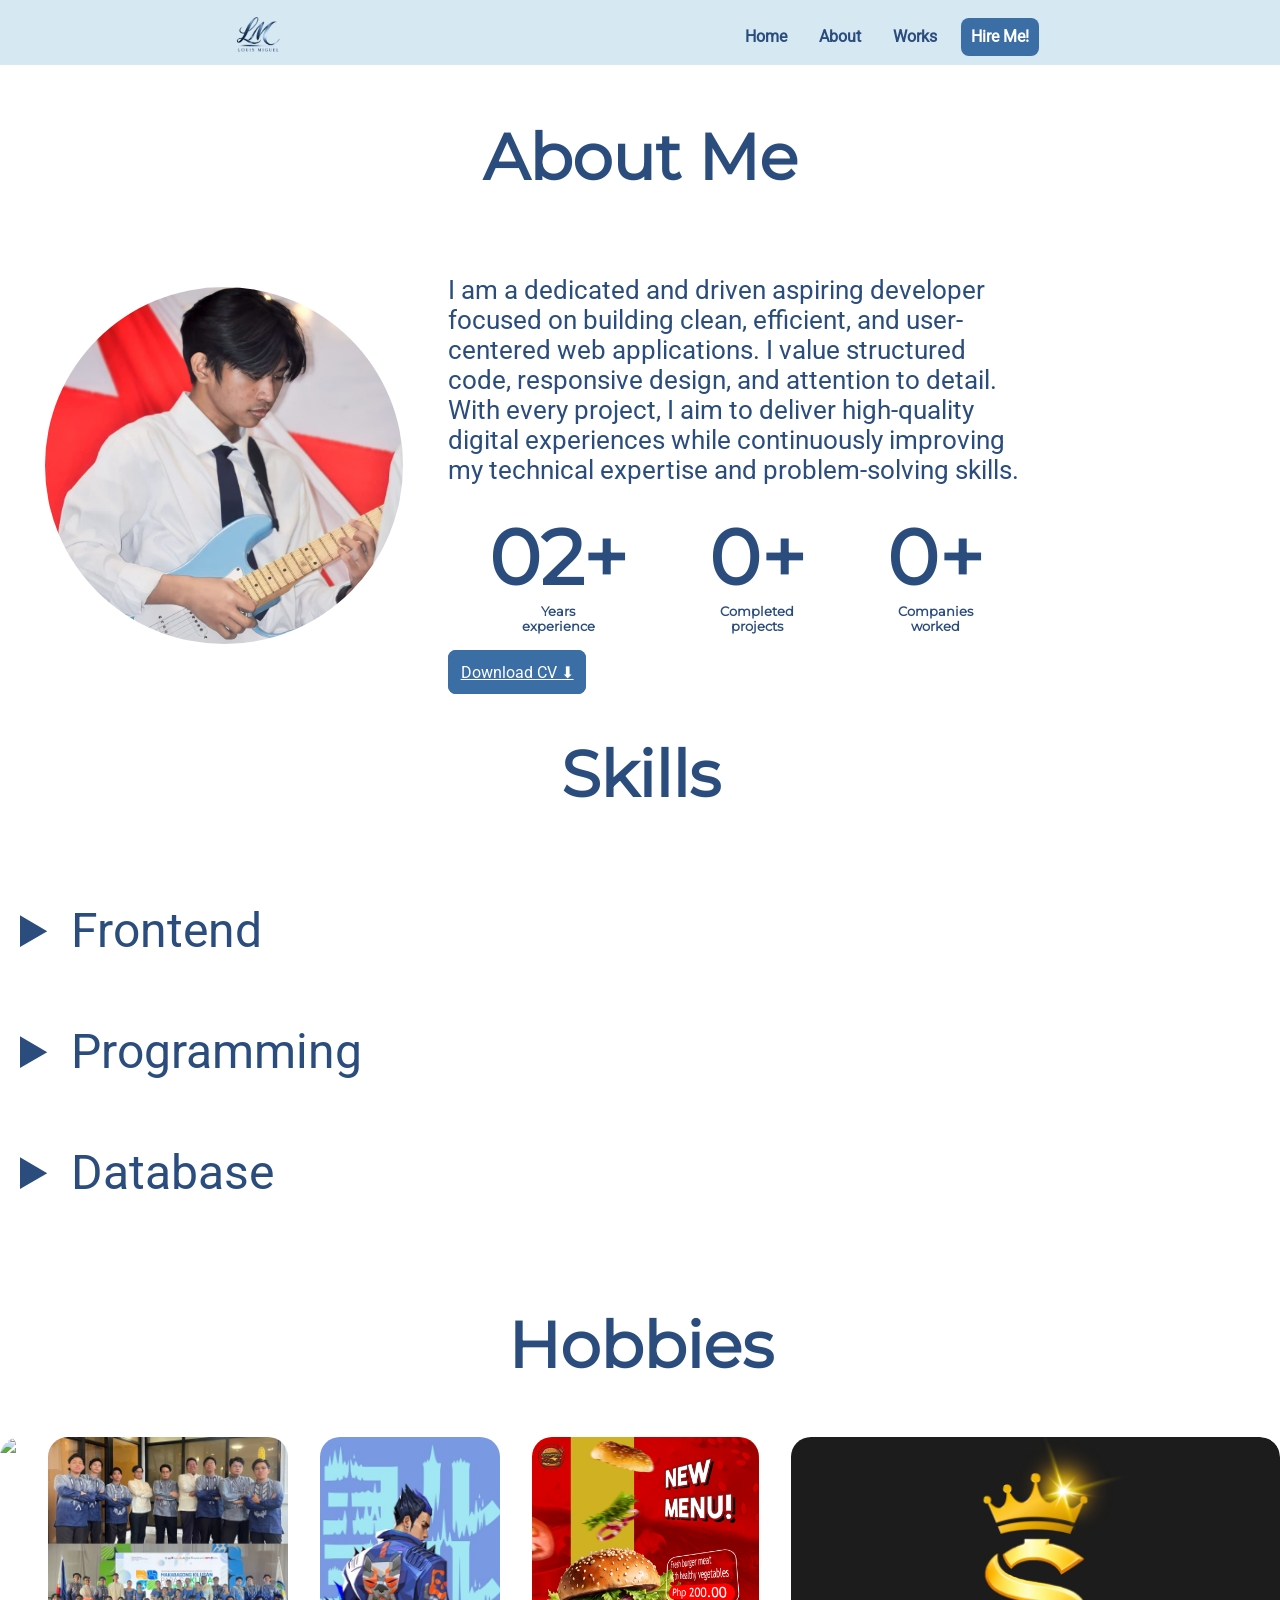
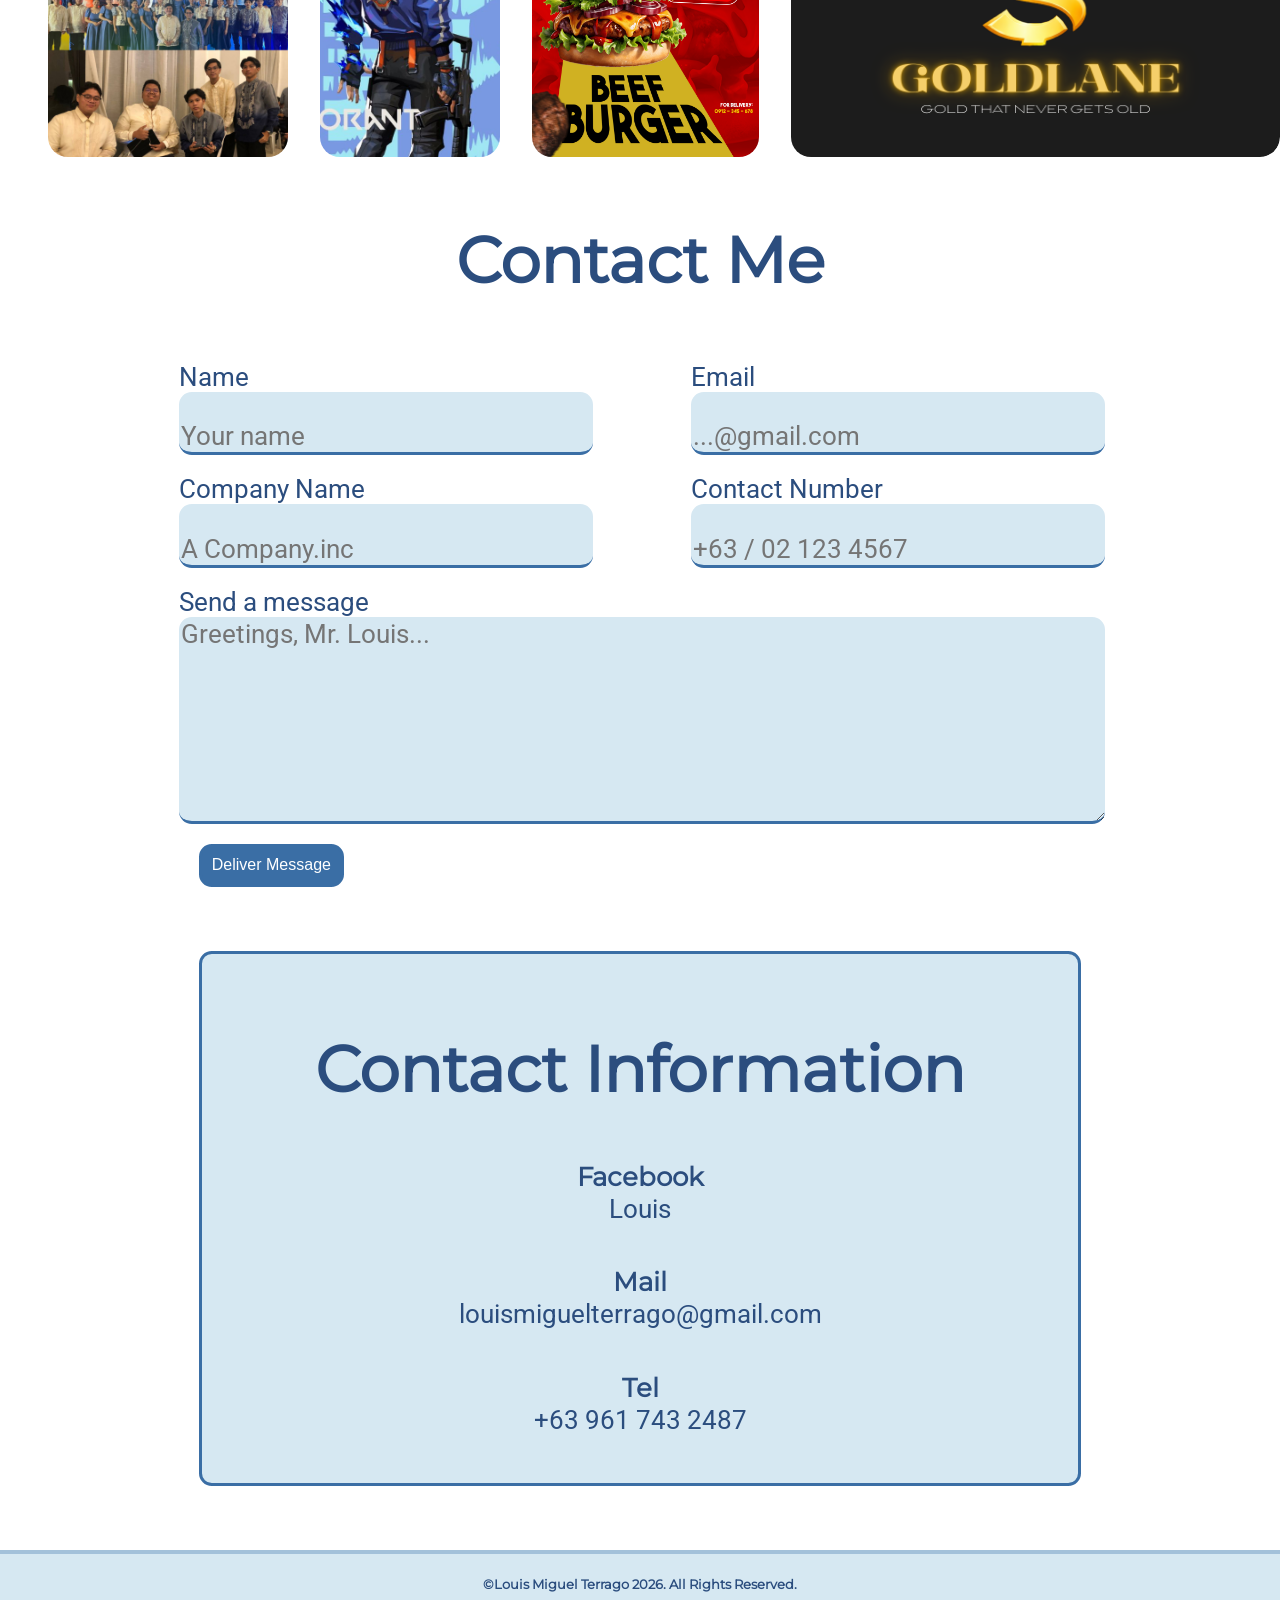
==== about.html @ 85d7e2ff "form now sends an email" ====
<!DOCTYPE html>
<html lang="en">
<head>
<meta charset="UTF-8">
<meta name="viewport" content="width=device-width, initial-scale=1.0">
<link href="css/style.css" rel ="stylesheet">
<link rel="icon" type="image/png" href="images/favicon.png">
<title>Louis Miguel Terrago</title>
</head>
<body>
    <header>
        <div class="logo">
            <img src="images/favicon.png" alt="Louis Miguel">
        </div>
        
        <input type="checkbox" id="burger">
        <label for="burger" class="burger"><img src="images/svg/menu-burger.svg"></label>
        
        <nav>
            <a href="index.html">Home</a>
            <a href="about.html">About</a>
            <a href="https://github.com/wheeze-cmd" target="_blank">Works</a>
            <a class="hireBtn" href="https://www.linkedin.com/in/louis-miguel-terrago-07b4b33a9/" target="_blank">Hire Me!</a>
        </nav>
    </header>
    <main>
    <section class="about">
        <section class="aboutme">
            <h2 >About Me</h2>
            <div class="about-container">
                <div class="left-about">
                    <img src="images/fbpic.jpg">
                </div>
                <div class="right-about">
                    <p>I am a dedicated and driven aspiring developer focused on building clean, efficient, and user-centered web applications. I value structured code, responsive design, and attention to detail. With every project, I aim to deliver high-quality digital experiences while continuously improving my technical expertise and problem-solving skills.</p>
                    <div class="experience">
                        <div class="exp-card">
                            <h1>02+</h1>
                            <h3>Years<br>experience</h3>
                        </div>
                        <div class="exp-card">
                            <h1>0+</h1>
                            <h3>Completed<br>projects</h3>
                        </div>
                        <div class="exp-card">
                            <h1>0+</h1>
                            <h3>Companies<br>worked</h3>
                        </div>
                    </div>
                    
                    <a href="images/Louis_CV.jpg" download target="_blank" class="download-btn">Download CV ⬇</a>
                    
                </div>
            </div>
        </section>
        <section class="skills">
            <h2>Skills</h2>
            <div class="details-container"> 
                <details>
                    <summary>Frontend</summary>
                    <div class="skill">
                        <div class="language">
                            <span class="wdesc" desc="Hypertext Markup Language">HTML</span>
                            <span>80%</span>
                        </div>
                        <div class="skill-bar">
                            <div class="skill-level html"></div>
                        </div>
                    </div>

                    <div class="skill">
                        <div class="language">
                            <span class="wdesc" desc="Cascading Stylesheets">CSS</span>
                            <span>60%</span>
                        </div>
                        <div class="skill-bar">
                            <div class="skill-level css"></div>
                        </div>
                    </div>

                    <div class="skill">
                        <div class="language">
                            <span class="wdesc" desc="Syntactically Awesome Stylesheets">SASS</span>
                            <span>5%</span>
                        </div>
                        <div class="skill-bar">
                            <div class="skill-level sass"></div>
                        </div>
                    </div>
                </details>
                
                <details>
                    <summary>Programming</summary>
                    <div class="skill">
                        <div class="language">
                            <span>Java</span>
                            <span>80%</span>
                        </div>
                        <div class="skill-bar">
                            <div class="skill-level java"></div>
                        </div>
                    </div>

                    <div class="skill">
                        <div class="language">
                            <span>Python</span>
                            <span>60%</span>
                        </div>
                        <div class="skill-bar">
                            <div class="skill-level python"></div>
                        </div>
                    </div>

                    <div class="skill">
                        <div class="language">
                            <span>JavaScript</span>
                            <span>10%</span>
                        </div>
                        <div class="skill-bar">
                            <div class="skill-level js"></div>
                        </div>
                    </div>
                </details>

                <details>
                    <summary>Database</summary>
                    <div class="skill">
                        <div class="language">
                            <span>MySQL</span>
                            <span>70%</span>
                        </div>
                        <div class="skill-bar">
                            <div class="skill-level mysql"></div>
                        </div>
                    </div>

                    <div class="skill">
                        <div class="language">
                            <span>Microsoft SQL Server</span>
                            <span>90%</span>
                        </div>
                        <div class="skill-bar">
                            <div class="skill-level msss"></div>
                        </div>
                    </div>

                    <div class="skill">
                        <div class="language">
                            <span>MongoDb</span>
                            <span>5%</span>
                        </div>
                        <div class="skill-bar">
                            <div class="skill-level mongo"></div>
                        </div>
                    </div>

                </details>
            </div>
        </section>
            
        <section class="hobbies">
            <h2>Hobbies</h2>
            <div class="carousel">
                <div class="track">
                    <img src="images/cat.jpg">
                    <img src="images/collage.jpg">
                    <img src="images/yoru.jpg">
                    <img src="images/poster.jpg">
                    <img src="images/2.png">
                    <img src="images/cat.jpg">
                    <img src="images/collage.jpg">
                    <img src="images/yoru.jpg">
                    <img src="images/poster.jpg">
                    <img src="images/2.png">
                </div>
            </div>
        </section>
    </section>
    <section id="contactpage" class="contact">
        <h2>Contact Me</h2>
        <div class="contact-section">
            <form class="contact-form">
                <div class="input">
                    <div class="form-group">
                        <label for="name">Name</label>
                        <input name="name" type="text" id="name" placeholder="Your name" class="input-field" required>
                    </div>
                    <div class="form-group">
                        <label for="email">Email</label>
                        <input name="email" type="email" id="email" placeholder="...@gmail.com" class="input-field" required>
                    </div>
                    <div class="form-group">
                        <label for="comp">Company Name</label>
                        <input name="company" type="text" id="comp" placeholder="A Company.inc" class="input-field">
                    </div>
                    <div class="form-group">
                        <label for="tel">Contact Number</label>
                        <input name="tel" type="telephone" id="tel" placeholder="+63 / 02 123 4567 " class="input-field" required>
                    </div>
                </div>
                <div class="form-group">
                    <label for="msg">Send a message</label>
                    <textarea name="message" placeholder="Greetings, Mr. Louis..." class="message-field"></textarea>
                </div>
                
                <button type="submit" class="send-button">Deliver Message</button>
            </form>
            <div class="contact-links">
                <h2>Contact Information</h2>
                
                <h5>Facebook</h5>
                <p>Louis</p>
                <h5>Mail</h5>
                <p>louismiguelterrago@gmail.com</p>
                <h5>Tel</h5>
                <p>+63 961 743 2487</p>
            </div>
        </div>
    </section>
    <footer>
        <h5>©Louis Miguel Terrago 2026. All Rights Reserved.</h5>
    </footer>
    </main>
    <script src="https://cdn.jsdelivr.net/npm/emailjs-com@3/dist/email.min.js"></script>
    <script src="script.js"></script>
</body>
</html>
---- css/style.css ----
:root {
  --fs-h1: clamp(3rem, 6vw, 6rem);
  --fs-h2: clamp(2rem, 5vw, 4rem);
  --fs-h3: clamp(1.5rem, 4vw, 3rem);
  --fs-p: clamp(1rem, 2vw, 2rem);
  --fs-a: clamp(1rem, 1rem, 1rem);

  --font-color: #2B4D7E;
  --btn-color: #3A6EA5;
  --gradient1: #A3C1DA;
  --gradient2: #D6E8F2;
  --lightest: #F6F9FC;
}

@font-face {
  font-family: "Roboto";
  src: url("../fonts/Roboto/Roboto-VariableFont_wdth\,wght.ttf") format('truetype');
  font-weight: 400;
  font-style: normal;
}

@font-face {
  font-family: "Montserrat";
  src: url("../fonts/Montserrat/Montserrat-VariableFont_wght.ttf") format('truetype');
  font-weight: 400;
  font-style: normal;
}

html{
  scroll-behavior: smooth;
  font-size: 16px;
}

body {
  margin: 0px;
  padding: 0px;
}

h1, h2, h3, h4, h5, h6 , span{
  font-weight: 700;
  font-family: "Montserrat";
  color: var(--font-color);
}

h1 {
  font-size: var(--fs-h1);
}

h2 {
  font-size: var(--fs-h2);
}

p  {
  font-size: var(--fs-p);
}

p, a, details, label{
  font-weight: 500;
  font-family: "Roboto";
  color: var(--font-color);
}

header {
  top: 0;
  display: flex;
  justify-content: space-between;
  align-items: center;
  z-index: 2;
  padding: 0.6rem;
  padding-bottom: 0.1rem;
  position: sticky;
  background: #D6E8F2;
}

footer {
  display: flex;
  background-color: #D6E8F2;
  justify-content: center;
  border-top: #A3C1DA 4px solid;
}

/* LOGO */
.logo img {
  width: 3rem;
}

/* HAMBURGER */
.burger {
  font-size: 2rem;
  cursor: pointer;
}

.burger img {
  width: 2.5rem;
}

#burger {
  display: none;
}

nav {
  position: absolute;
  top: 100%;
  left: 0;
  width: 100%;

  background: #D6E8F2;

  display: flex;
  flex-direction: column;
  align-items: center;

  max-height: 0;
  overflow: hidden;
  transition: 0.3s ease;
}

#burger:checked ~ nav {
  max-height: 300px;
}

#burger:checked + label img {
  transform: rotate(90deg);
  transition: 0.5s;
}

nav a {
  padding: 1rem;
  width: 100%;
  text-align: center;
  text-decoration: none;
  color: #2B4D7E;
  font-weight: 600;
}

/* BUTTON */
.hireBtn {
  max-width: 4rem;
  padding: 0.6rem;
  background: #3A6EA5;
  color: white;
  border-radius: 0.5rem;
  margin: 0.5rem;
}

video {
  display: none;
}

.hero {
  background: linear-gradient(var(--btn-color),var(--gradient1));
  padding: 1rem;
  overflow: hidden;
}

.roles {
  height: var(--fs-p);
  overflow: hidden;
  margin-bottom: 2rem;
}

.roles span {
  font-size: var(--fs-p);
  display: block;
  animation: slide 10s infinite;
}

@keyframes slide {
  20% {transform: translateY(-0.2rem);}
  40% {transform: translateY(-1.4rem);}
  60% {transform: translateY(-2.4rem);}
  80% {transform: translateY(-3.6rem);}
  100% {transform: translateY(-5rem);}
}

.mypic {
  width: 100%;
}

.mypic img {
  width: 130%;
}

.leftHero {
  margin-top: -17rem;
}

.leftHero h1, .leftHero span, .leftHero p {
  color: white
}

.leftHero p {
  font-size: var(--fs-p);
  margin-top: 0px;
}

.hero h1,
.hero p,
.hero .roles {
  text-shadow: 5px 5px 5px rgb(0, 0, 0);
}

.button {
  width: 10rem;
  color: white;
  padding: 0.5rem;
  border-radius: 0.8rem;
  background-color: #3A6EA5;
  border: #3A6EA5 3px solid;
  text-decoration: none;
  transition: 0.5s ease;
}

.hidebtn {
  z-index: 3;
  display: flex;
  justify-self: center;
  color: white;
  padding: 0.5rem;
  border-radius: 0.8rem;
  background-color: #3A6EA5;
  border: #3A6EA5 3px solid;
  text-decoration: none;
  transition: 0.5s ease;
  margin-top: 1rem;
  opacity: 0.7;
  display: none;
}

#hidebtn {
  display: none;
}

#hidebtn:checked ~ .hero {
  opacity: 0;
}

@media (min-width: 768px) {
  .burger {
    display: none;
  }

  nav {
    position: static;
    max-height: none;
    flex-direction: row;
    width: auto;
    background: none;
  }

  header {
    justify-content: space-around;
  }

  nav a {
    width: auto;
    padding: 0 1rem;
  }

  nav {
    align-items: center;
  }

  .bg-video{
    display: block;
    position: absolute;
    top: 0;
    left: 0;
    width: 100%;
    height: 100%;
    z-index: -1;
    padding-top: 4rem;
    border: 1px solid black;
  }

  .hero {
    display: flex;
    justify-self: center;
    justify-content: center;
    width: 65%;
    height: 40%;
    margin-top: 8rem;
    margin-bottom: 8rem;
    border-radius: 1rem;
  }

  .mypic {
      width: 40%;
  }

  .mypic img {
    width: 75%;
  }

  .leftHero {
    width: 50%;
    margin-top: 0px;
  }

  .hero h1,
  .hero p,
  .hero .roles span {
    text-shadow:none;
    color: var(--font-color);
  }

  .hero h1 {
    margin-top: 2rem;
    margin-bottom: 2rem;
  }

  @keyframes slide {
    20% {transform: translateY(-0.3rem);}
    40% {transform: translateY(-2.7rem);}
    60% {transform: translateY(-5rem);}
    80% {transform: translateY(-7.6rem);}
    100% {transform: translateY(-10.2rem);}
  }

  .hidebtn {
    display: block;
}

}

/*  ABOUT SECTION */

.aboutme h2, .skills h2, .hobbies h2, .contact h2 {
  text-align: center;
}

.about-container {
  width: 100%;
  display: flex;
  flex-direction: column;
  justify-content: center;
  align-items: center;
}

.left-about {
  display: flex;
  justify-content: center;
}

.left-about img {
  border-radius: 50%;
  width: 40%;
}

.right-about {
  width: 90%;
}

.experience {
  display: flex;
  justify-content: space-around;
  margin-bottom: 1rem;
}

.exp-card {
  display: flex;
  flex-direction: column;
  align-items: center;
  text-align: center;
}

.exp-card h1{
  margin-top: 0;
  margin-bottom: 0;
}

.exp-card h3{
  font-size: 0.8rem;
  margin-top: 0;
}

.download-btn {
  border: var(--btn-color) 3px solid;
  background-color: var(--btn-color);
  color: white;
  padding: 0.6rem;
  border-radius: 0.5rem;
}

.download-btn:hover {
  color: var(--font-color);
  background-color: white;
}

.details-container {
  width: 80%;
  display: flex;
  justify-self: center;
  flex-direction: column;
  align-items: center;
  padding: 1.25rem;
  gap: 1rem;
}

details {
  min-width: 100%;
  color: white;
  padding: 1rem;
  border-radius: 1rem;
}

summary {
  font-weight: 500;
  font-size: var(--fs-h3);
  color: var(--font-color);
  padding: 0.94;
  margin-bottom: 1rem;
}

.language {
  display: flex;
  justify-content: space-between;
}

.language span {
  font-size: var(--fs-p);
}

.skill {
  padding: 1rem;
  margin: 0.5rem;
  background-color: #D6E8F2;
  border-radius: 0.8rem;
}

.wdesc {
  cursor: alias;
}

.wdesc::after {
  border-radius: 0.8rem;
  content:attr(desc);
  display: none;
  position: absolute;
  color: #F6F9FC;
  background-color: #3A6EA5;
  padding: 0.5rem;
}

.wdesc:hover::after {
  display: block;
}

.skill-bar {
  width: 100%;
  height: 1rem;
  background: #2B4D7E;
  border-radius: 0.8rem;
  margin-top: 0.4rem;
  overflow: hidden;
}

.skill-level {
  height: 100%;
  width: 0;
  background: #F6F9FC;
  border-radius: 0.8rem;
}

/* Hover effect */
.html { width: 80%; }
.css { width: 60%; }
.sass { width: 5%; }
.java { width: 80%; }
.python { width: 60%; }
.js { width: 10%; }
.mysql { width: 70%; }
.msss { width: 90%; }
.mongo { width: 5%; }

.slideshow-container {
  width: 80%;
  padding: 1.5rem;
  display: flex;
  justify-content: space-evenly;
  justify-self: center;
  margin-bottom: 2rem;
}

.carousel{
  border-radius: 1.25rem;
  justify-self: center;
  overflow: hidden;
  min-width: 100%;
  margin-bottom: 4rem;
}

.track{
  gap: 2rem;
  display: flex;
  min-width: 100%;
  overflow: hidden;
  animation: scroll 20s linear infinite;
}

.track img{
  height: 20rem;
  border-radius: 1.25rem;
}

@keyframes scroll{
  from{
      transform: translateX(0);
  }
  to{
      transform: translateX(-50%);
  }
}

.contact-section {
  width: 100%;
  display: flex;
  flex-direction: column;
  align-content: center;
  align-items: center;
  margin-bottom: 4rem;
}

.contact-form {
  width: 100%;
  padding-left: 8%;
  margin-bottom: 4rem;
}

.contact-form label {
  font-size: var(--fs-p);
}

.contact-links {
  width: 80%;
  background-color: var(--gradient2);
  padding: 1.4rem;
  border: var(--btn-color) 3px solid;
  border-radius: 0.8rem;
  text-align: center;
}

.contact-links h5{
  font-size: var(--fs-p);
  margin-bottom: 0px;
  padding-bottom: 0px;
}

.contact-links p {
  margin-top: 0.12rem;
}

.input {
  width:100%;
  display: flex;
  flex-wrap: wrap;
  justify-self: center;
}

.input-field{
  background-color: #D6E8F2;
  width: 80%;
  padding-top: 1.9rem;
  border: var(--btn-color) 0.2rem solid;
  border-top: none;
  border-left: none;
  border-right:none;
  border-radius: 0.8rem;
  font-size: var(--fs-p);
}

.input-field::placeholder, .message-field::placeholder{
  font-size: var(--fs-p);
  font-family: "Roboto";
}

.message-field {
  min-width: 180%;
  max-width: 180%;
  height: 12.5rem;
  font-size: 1.25rem;
  border: var(--btn-color) 0.2rem solid;
  border-top: none;
  border-left: none;
  border-right:none;
  background-color: #D6E8F2;
  border-radius: 0.8rem;
}

.form-group {
  width: 50%;
  display: flex;
  flex-direction: column;
  align-items: flex-start;
  margin-top: 0.6rem;
  margin-bottom: 0.6rem;
}

.send-button {
  font-weight: 500;
  display: block;
  margin-left: 1.25rem;
  margin-top: 1.25rem;
  padding: 0.6rem;
  background-color: var(--btn-color);
  color: white;
  border-radius: 0.8rem;
  border: var(--btn-color) 0.2rem solid;
  font-size: 1rem;
}

.send-button:hover {
  background-color: white;
  color: var(--btn-color);
}

@media (min-width: 768px){
  .about-container {
    width: 80%;
    flex-direction: row;
    justify-self: center;
  }

  .left-about {
    width: 70%;
  }

  .left-about img {
    width: 80%;
  }

  .details-container {
    width: 80%;
    justify-self: center;
  }

  .carousel {
    justify-self: center;
  }

  .contact-form {
    width: 80%;
  }

  .contact-links {
    width: 65%;
  }

}
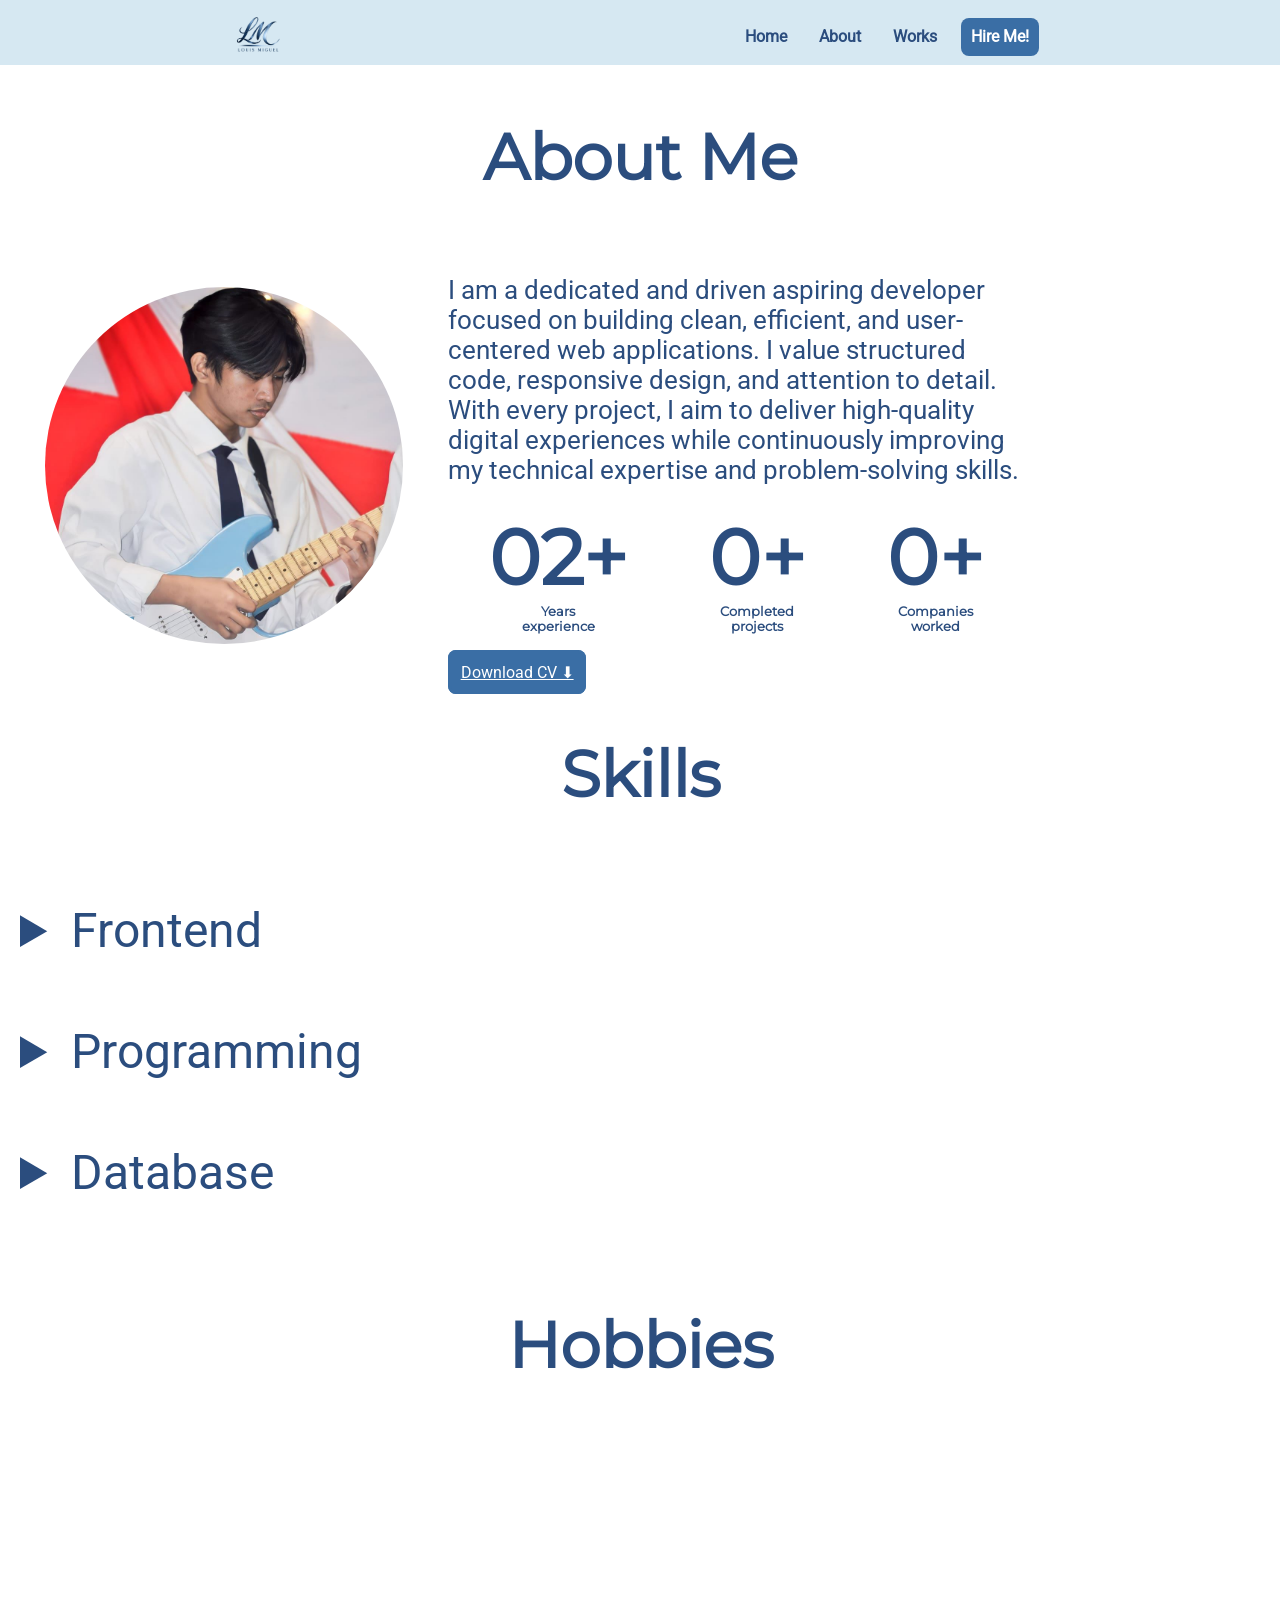
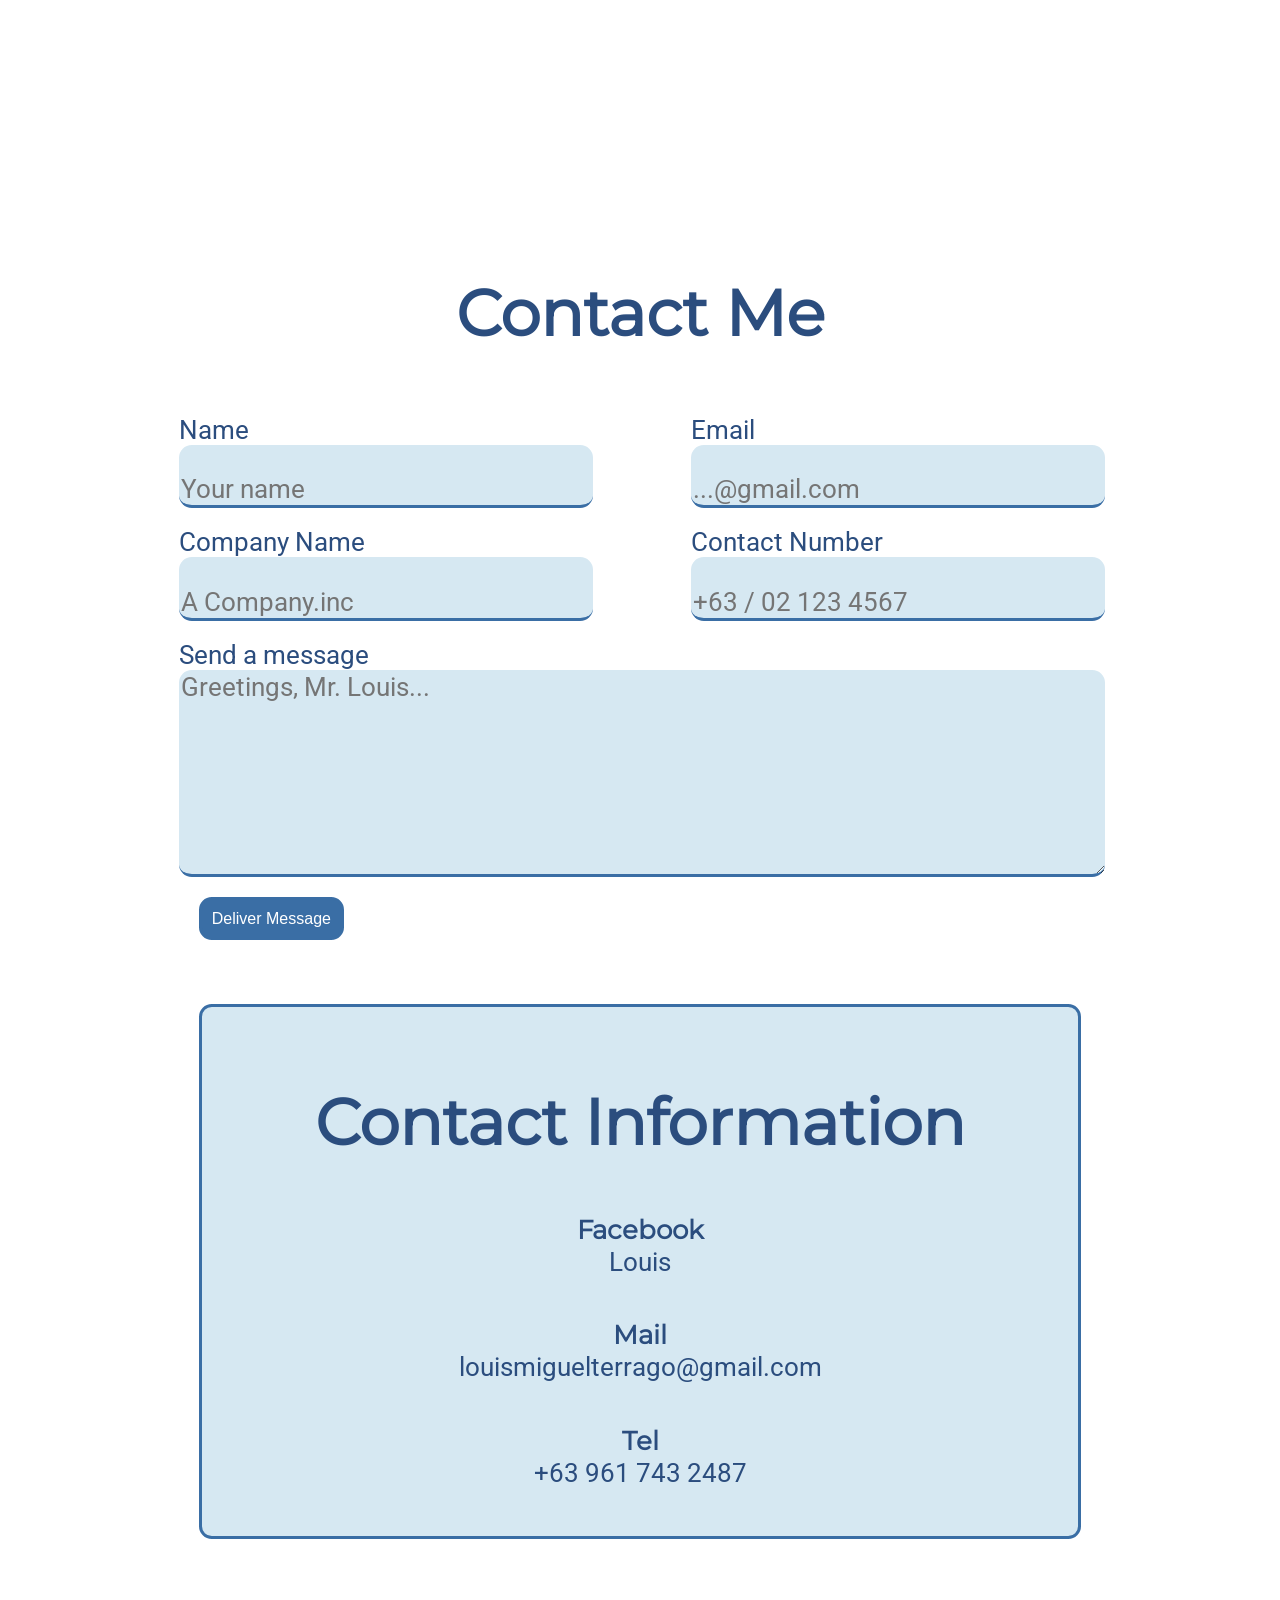
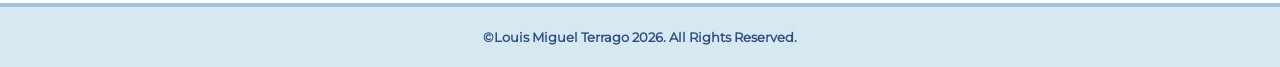
==== commit 15ea0e92: "created new page" ====
--- a/about.html
+++ b/about.html
@@ -19,7 +19,7 @@
         <nav>
             <a href="index.html">Home</a>
             <a href="about.html">About</a>
-            <a href="https://github.com/wheeze-cmd" target="_blank">Works</a>
+            <a href="works.html">Works</a>
             <a class="hireBtn" href="https://www.linkedin.com/in/louis-miguel-terrago-07b4b33a9/" target="_blank">Hire Me!</a>
         </nav>
     </header>
@@ -160,19 +160,33 @@
             
         <section class="hobbies">
             <h2>Hobbies</h2>
-            <div class="carousel">
-                <div class="track">
+            <div class="slideshow">
+
+                <div class="slide">
                     <img src="images/cat.jpg">
-                    <img src="images/collage.jpg">
-                    <img src="images/yoru.jpg">
-                    <img src="images/poster.jpg">
-                    <img src="images/2.png">
-                    <img src="images/cat.jpg">
-                    <img src="images/collage.jpg">
-                    <img src="images/yoru.jpg">
-                    <img src="images/poster.jpg">
-                    <img src="images/2.png">
-                </div>
+                    <div class="label">Cat Photography</div>
+                </div>
+
+                <div class="slide">
+                    <img src="images/chorale.jpg">
+                    <div class="label">Chorale</div>
+                </div>
+
+                <div class="slide">
+                    <img src="images/arcade.jpg" alt="">
+                    <div class="label">Arcade Gaming</div>
+                </div>
+
+                <div class="slide">
+                    <img src="images/2.png" alt="">
+                    <div class="label">Logo Branding</div>
+                </div>
+
+                <div class="slide">
+                    <img src="images/TERRAGO2.jpg" alt="">
+                    <div class="label">Graphic Design</div>
+                </div>
+
             </div>
         </section>
     </section>
--- a/css/style.css
+++ b/css/style.css
@@ -473,44 +473,58 @@
 .msss { width: 90%; }
 .mongo { width: 5%; }
 
-.slideshow-container {
-  width: 80%;
-  padding: 1.5rem;
-  display: flex;
-  justify-content: space-evenly;
-  justify-self: center;
-  margin-bottom: 2rem;
-}
-
-.carousel{
-  border-radius: 1.25rem;
-  justify-self: center;
+.slideshow {
+  position: relative;
+  width: 90%;
+  aspect-ratio: 4 / 3;
+  margin: auto;
   overflow: hidden;
-  min-width: 100%;
-  margin-bottom: 4rem;
-}
-
-.track{
-  gap: 2rem;
-  display: flex;
-  min-width: 100%;
-  overflow: hidden;
-  animation: scroll 20s linear infinite;
-}
-
-.track img{
-  height: 20rem;
-  border-radius: 1.25rem;
-}
-
-@keyframes scroll{
-  from{
-      transform: translateX(0);
-  }
-  to{
-      transform: translateX(-50%);
-  }
-}
+  border-radius: 1rem;
+}
+
+/* EACH SLIDE */
+.slide {
+  position: absolute;
+  inset: 0;
+  opacity: 0;
+  animation: fade 15s infinite;
+}
+
+/* IMAGE */
+.slide img {
+  width: 100%;
+  height: 100%;
+  object-fit: cover;
+}
+
+/* CENTERED LABEL */
+.label {
+  position: absolute;
+  top: 50%;
+  left: 50%;
+  transform: translate(-50%, -50%);
+  color: var(--font-color);
+  font-size: var(--fs-h3);
+  font-family: "Roboto";
+  text-align: center;
+  background: rgba(255, 255, 255, 0.35);
+  padding: 0.5rem 1rem;
+  border-radius: 0.5rem;
+}
+
+@keyframes fade {
+  0%   { opacity: 0; }
+  5%   { opacity: 1; }
+  30%  { opacity: 1; }
+  35%  { opacity: 0; }
+  100% { opacity: 0; }
+}
+
+.slide:nth-child(1) { animation-delay: 0s; }
+.slide:nth-child(2) { animation-delay: 3s; }
+.slide:nth-child(3) { animation-delay: 6s; }
+.slide:nth-child(4) { animation-delay: 9s; }
+.slide:nth-child(5) { animation-delay: 12s; }
 
 .contact-section {
   width: 100%;
@@ -522,7 +536,6 @@
 }
 
 .contact-form {
-  width: 100%;
   padding-left: 8%;
   margin-bottom: 4rem;
 }
@@ -634,8 +647,14 @@
     justify-self: center;
   }
 
-  .carousel {
-    justify-self: center;
+  .slideshow {
+    width: 40%;
+  }
+
+  .slide img {
+    width: 100%;
+    height: 100%;
+    object-fit: cover;
   }
 
   .contact-form {
@@ -647,3 +666,97 @@
   }
 
 }
+
+/*WORKS*/
+
+.works h2{
+  text-align: center;
+}
+
+.work-container {
+  display: flex;
+  flex-direction: column;
+  align-items: center;
+  gap: 2rem;
+}
+
+.work-card {
+  width: 80%;
+  display: flex;
+  flex-direction: column; 
+  gap: 1rem;
+  background: var(--gradient2);
+  border-radius: 1rem;
+  padding: 1rem;
+
+}
+
+.work-img{
+  width: 100%;
+  border-radius: 0.8rem;
+  object-fit: cover;
+}
+
+.work-img img {
+  width: 100%;
+  border-radius: 0.8rem;
+  object-fit: cover;
+}
+
+.work-content h3 {
+  margin-top: 1rem;
+  font-size: var(--fs-h3);
+  font-weight: 800;
+  margin-bottom: 0.5rem;
+}
+
+.work-content p {
+  font-size: var(--fs-p);
+}
+
+.work-btn {
+  padding: 0.5rem 1rem;
+  background: var(--btn-color);
+  color: white;
+  border-radius: 0.5rem;
+  text-decoration: none;
+}
+
+.git-btn {
+  font-size: var(--fs-p);
+  display: flex;
+  justify-self: center;
+  padding: 0.5rem 1rem;
+  background: var(--btn-color);
+  color: white;
+  border-radius: 0.5rem;
+  text-decoration: none;  
+  margin: 3rem;
+}
+
+@media (min-width: 768px){
+  .work-container {
+    gap: 4rem;
+  }
+  .work-card {
+    flex-direction: row;
+    width: 60%;
+  }
+
+  .work-img {
+    width: 39%;
+  }
+
+  .work-btn {
+    width: 6rem;
+  }
+
+  .work-content {
+    width: 60%;
+    display: flex;
+    flex-direction: column;
+    justify-content: space-around;
+  }
+
+
+}
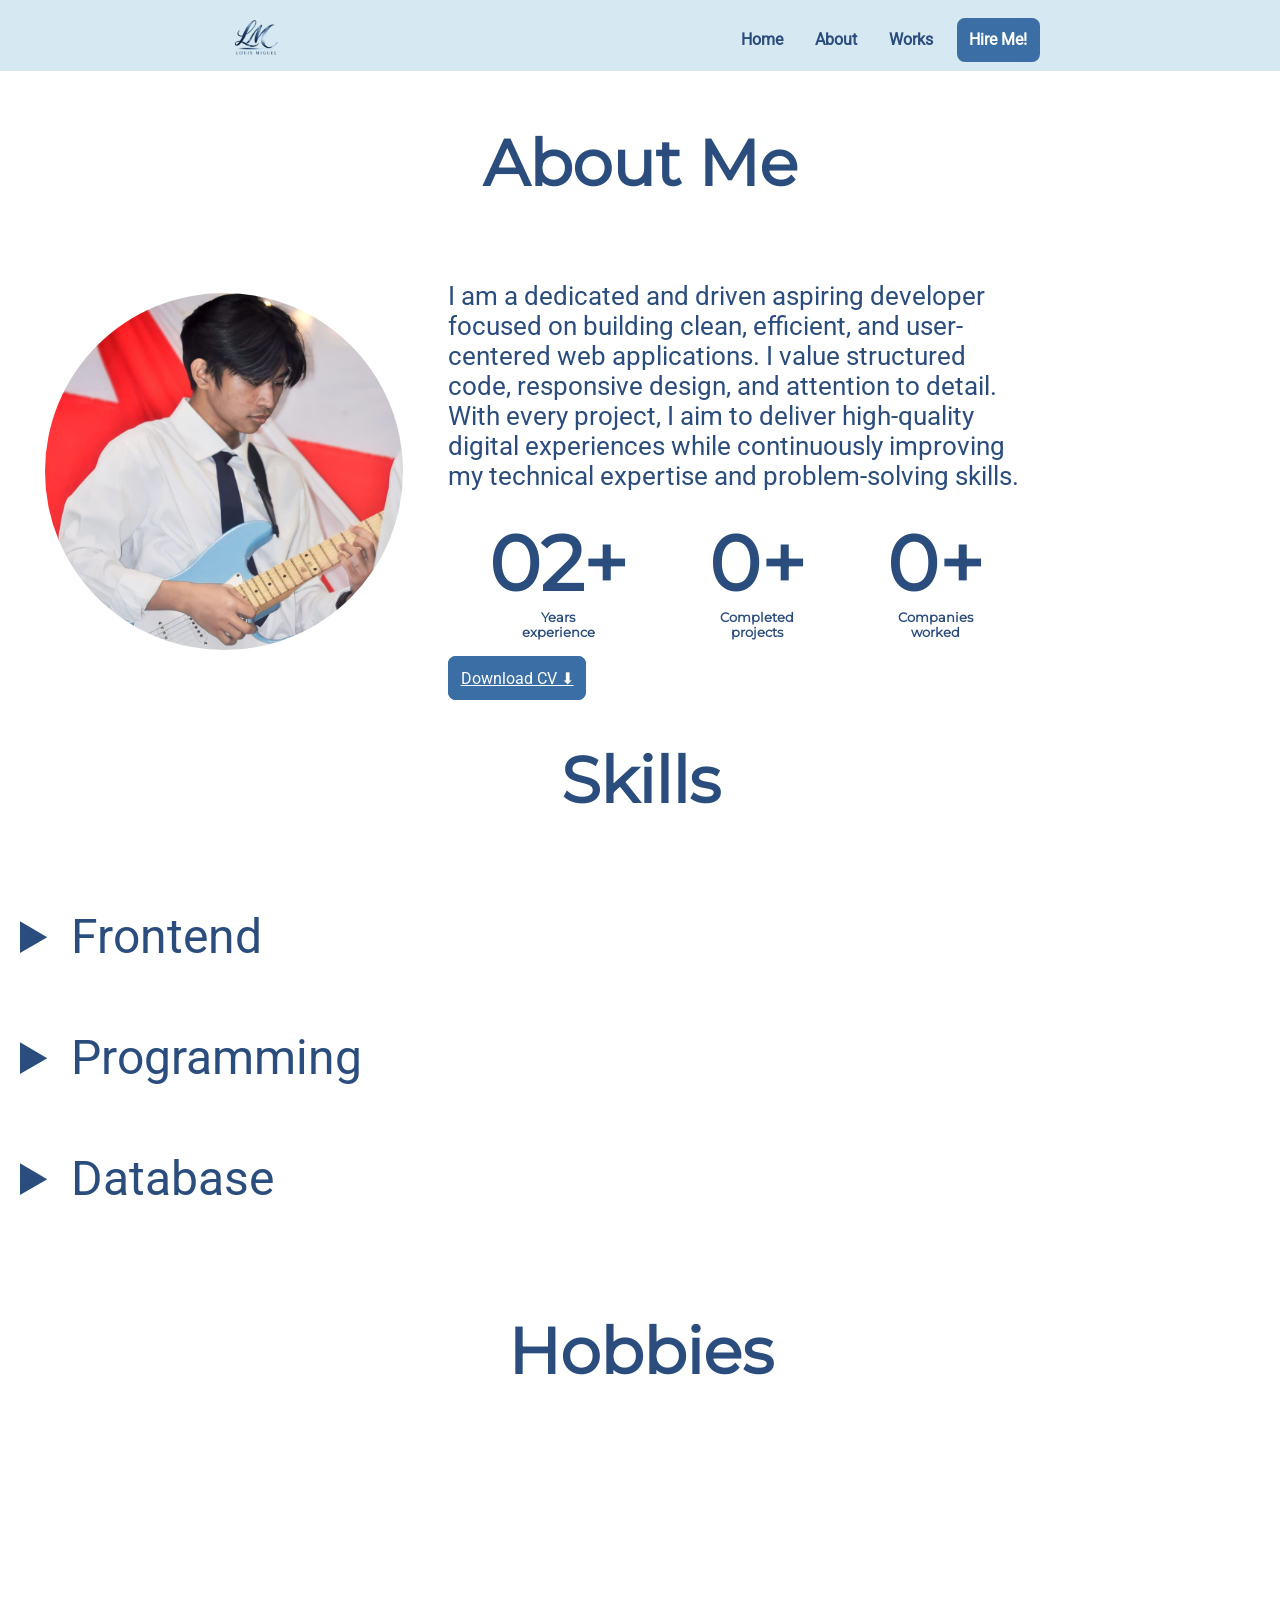
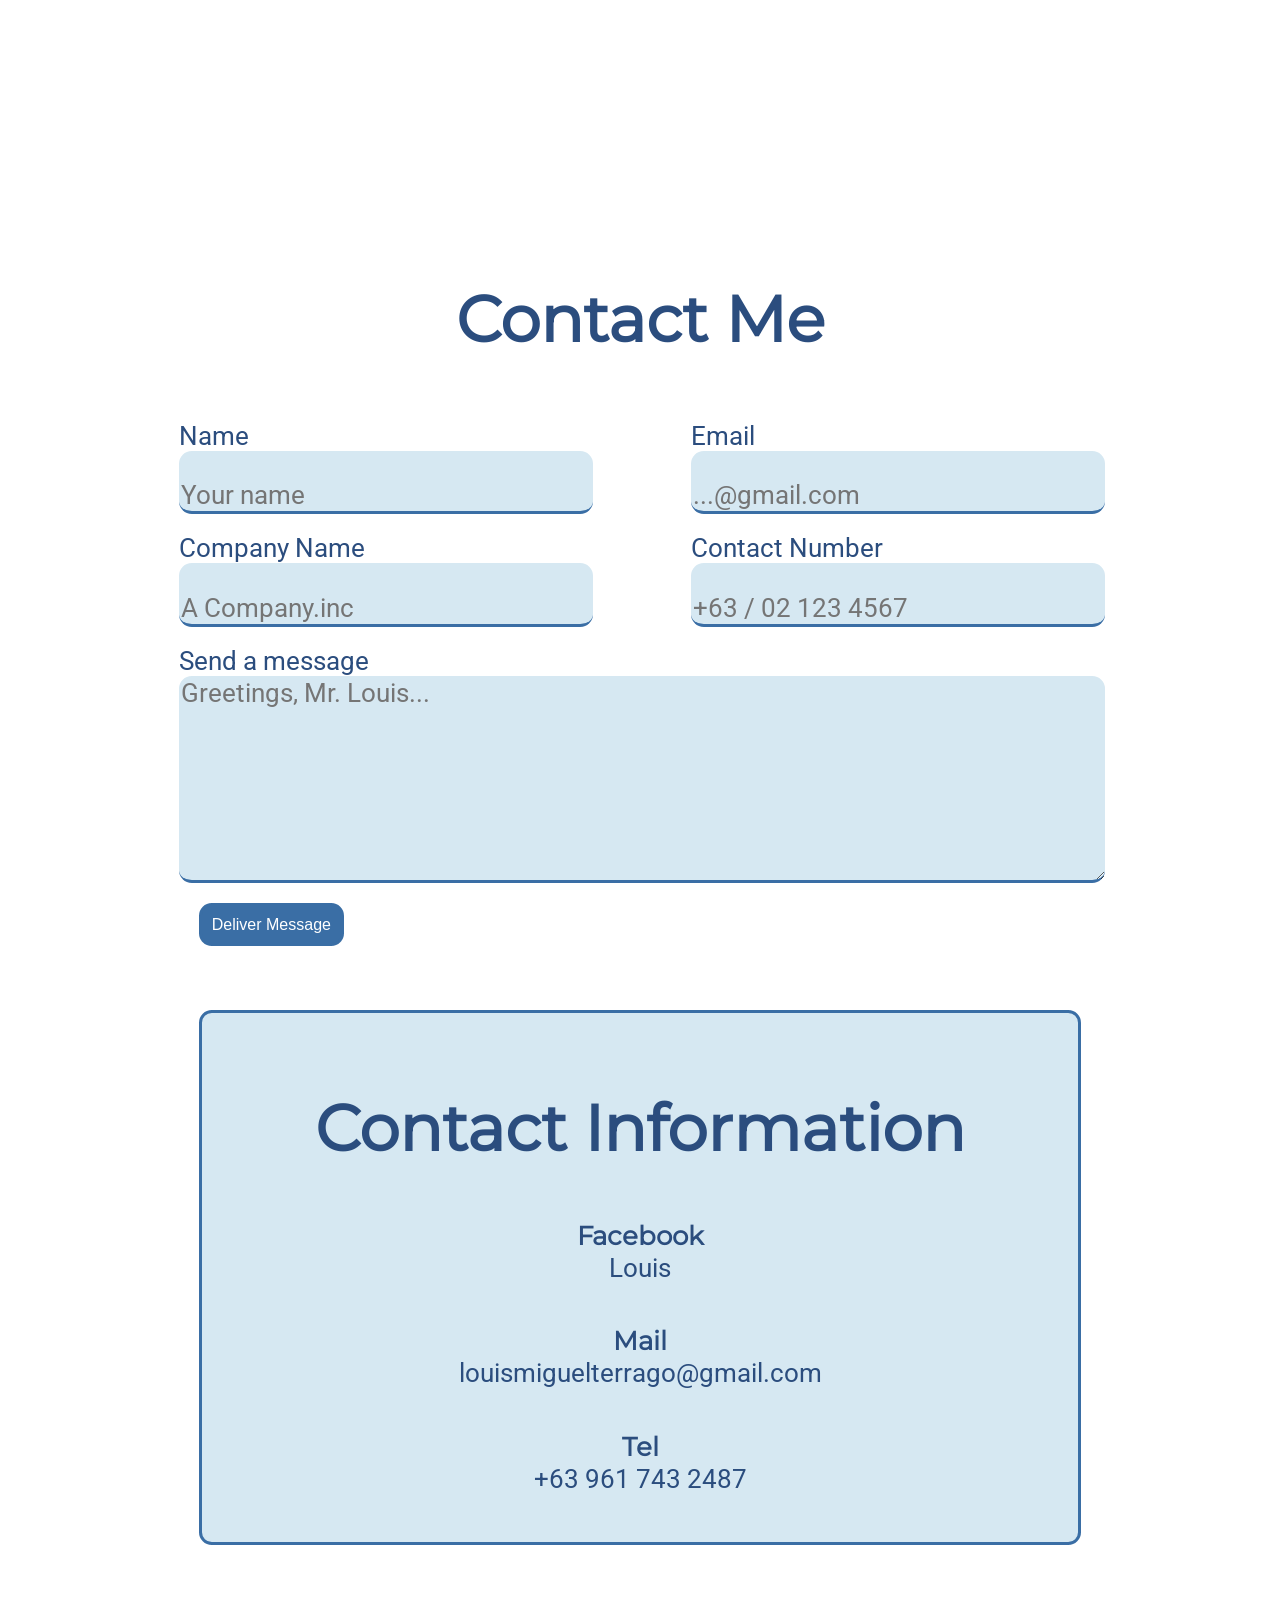
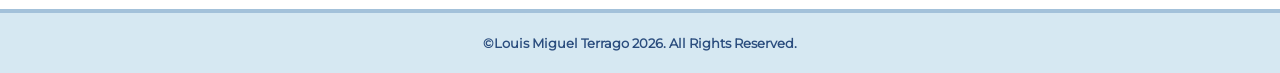
==== commit b0757867: "new folder" ====
--- a/about.html
+++ b/about.html
@@ -236,6 +236,6 @@
     </footer>
     </main>
     <script src="https://cdn.jsdelivr.net/npm/emailjs-com@3/dist/email.min.js"></script>
-    <script src="script.js"></script>
+    <script src="js/script.js"></script>
 </body>
 </html>
--- a/css/style.css
+++ b/css/style.css
@@ -34,6 +34,21 @@
 body {
   margin: 0px;
   padding: 0px;
+}
+
+h1, h2, h3, h4, h5, h6 , span, p, div {
+  animation: 1.5s fadeInUp;
+}
+
+@keyframes fadeInUp {
+  0% {
+    transform: translateY(20%);
+    opacity: 0;
+  }
+  100% {
+    transform: translateY(0%);
+    opacity: 1;
+  }
 }
 
 h1, h2, h3, h4, h5, h6 , span{
@@ -137,10 +152,17 @@
 .hireBtn {
   max-width: 4rem;
   padding: 0.6rem;
-  background: #3A6EA5;
+  background: var(--btn-color);
   color: white;
   border-radius: 0.5rem;
+  border: var(--btn-color) 3px solid;
   margin: 0.5rem;
+  transition: 0.5s ease;
+}
+
+.hireBtn:hover{
+  color: var(--font-color);
+  background-color: white;
 }
 
 video {
@@ -201,14 +223,20 @@
 }
 
 .button {
+  text-align: center;
   width: 10rem;
   color: white;
   padding: 0.5rem;
   border-radius: 0.8rem;
-  background-color: #3A6EA5;
-  border: #3A6EA5 3px solid;
+  background-color: var(--btn-color);
+  border: var(--btn-color) 3px solid;
   text-decoration: none;
   transition: 0.5s ease;
+}
+
+.button:hover {
+  background-color: white;
+  color: var(--font-color);
 }
 
 .hidebtn {
@@ -270,7 +298,6 @@
     height: 100%;
     z-index: -1;
     padding-top: 4rem;
-    border: 1px solid black;
   }
 
   .hero {
@@ -732,6 +759,13 @@
   border-radius: 0.5rem;
   text-decoration: none;  
   margin: 3rem;
+  border: var(--btn-color) 3px solid;
+  transition: 0.5s ease;
+}
+
+.git-btn:hover {
+  color: var(--font-color);
+  background-color: white;
 }
 
 @media (min-width: 768px){
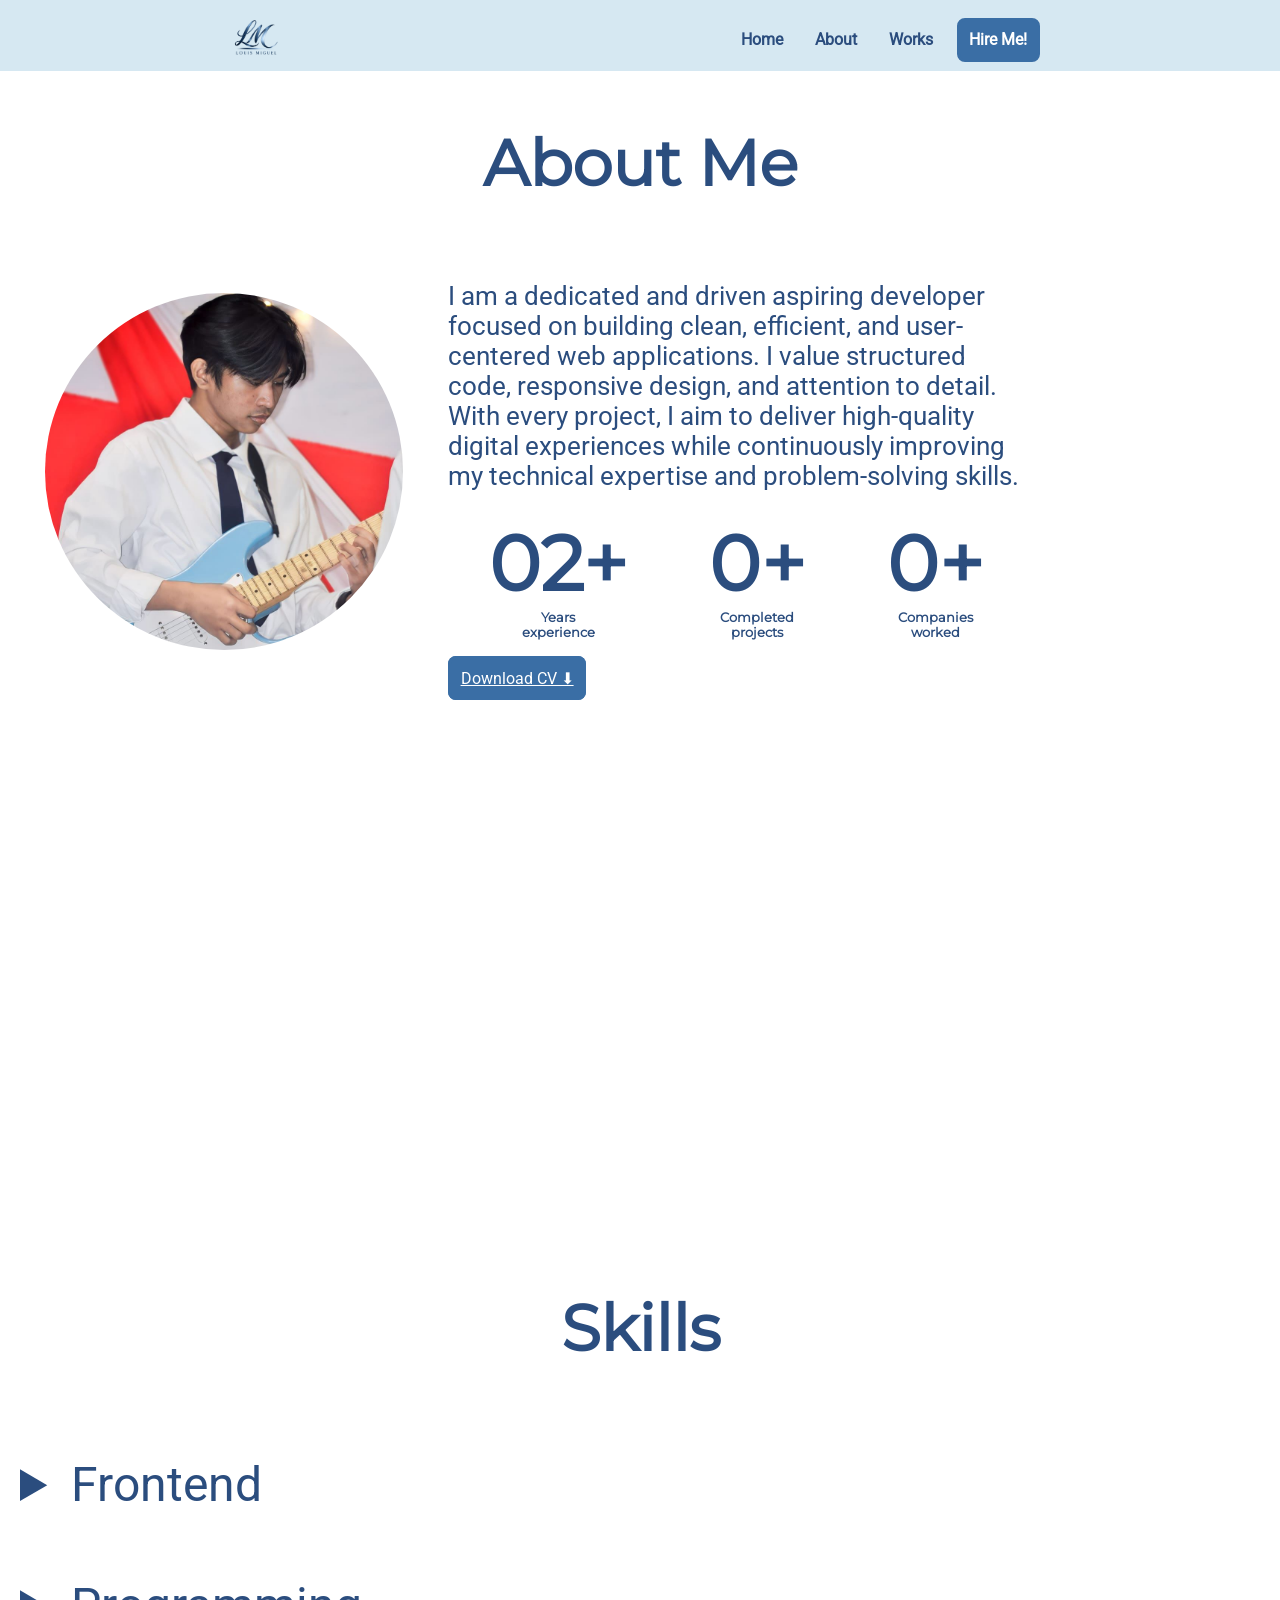
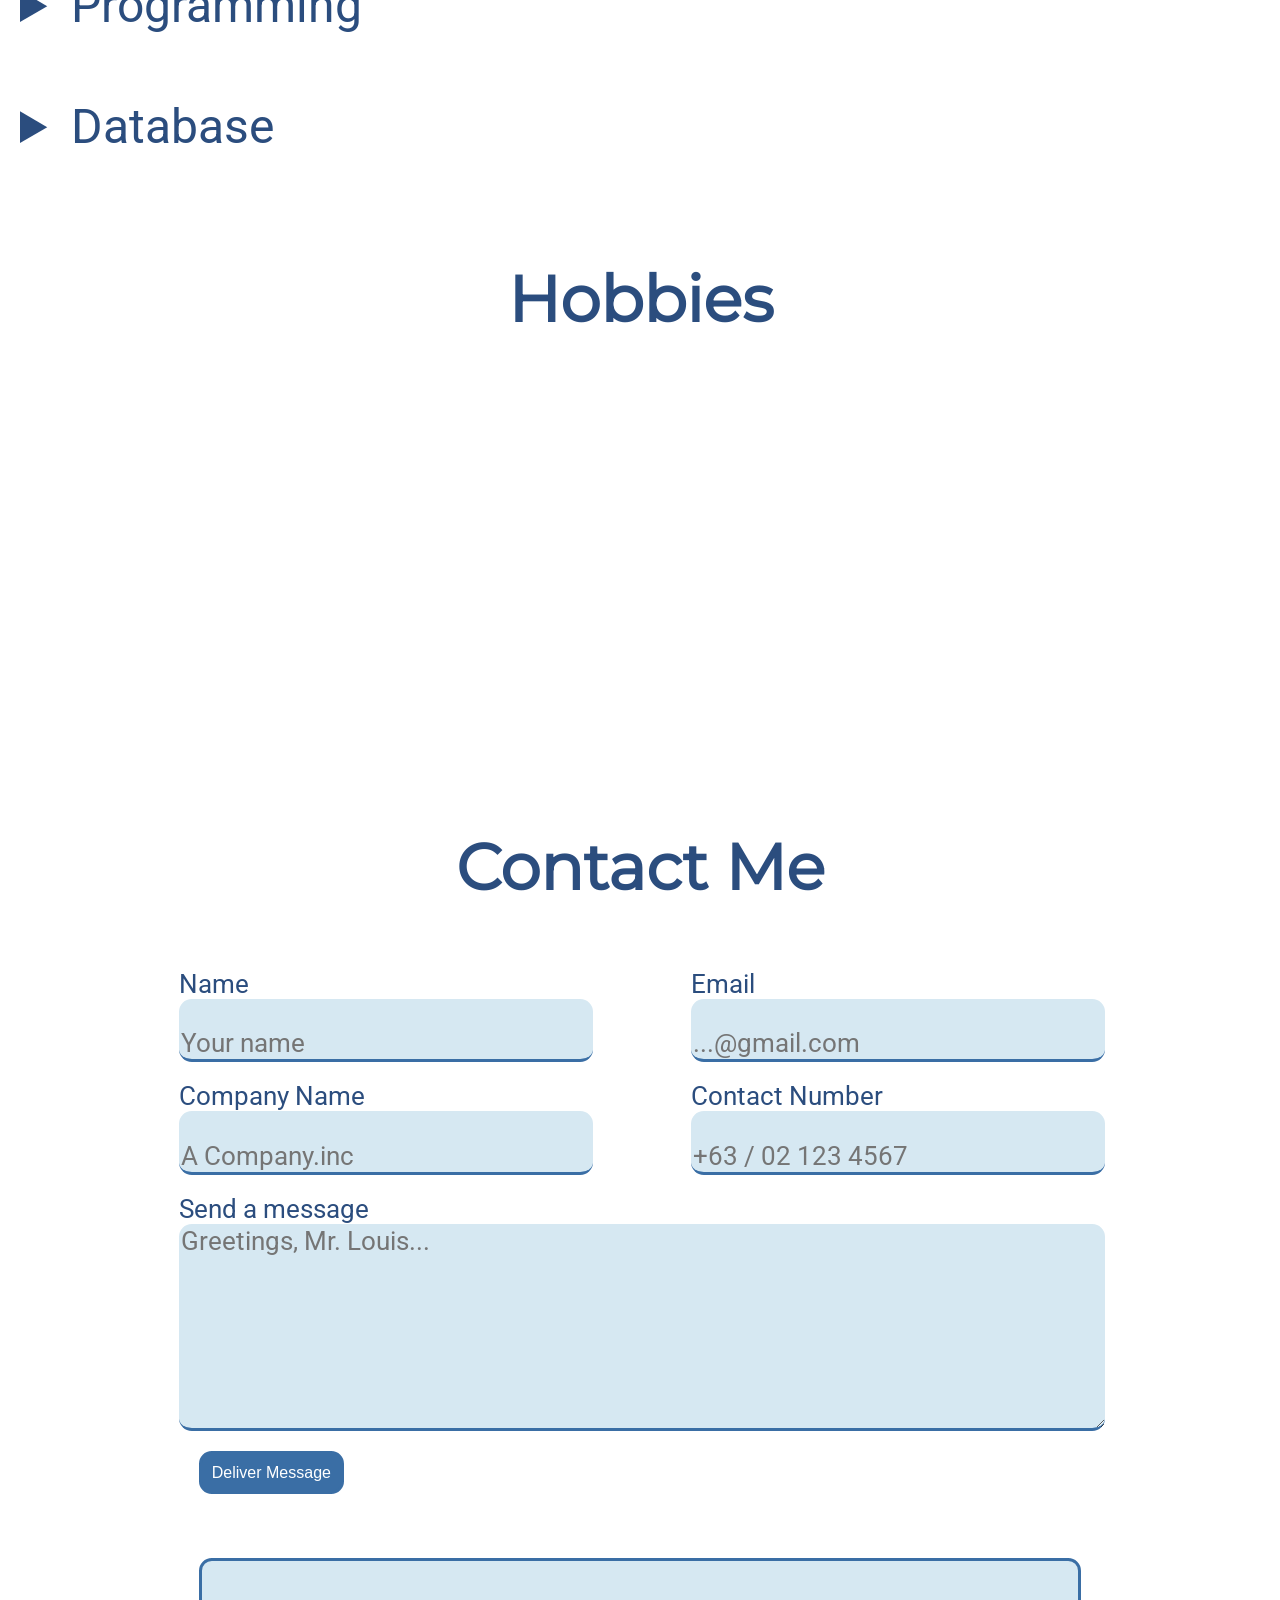
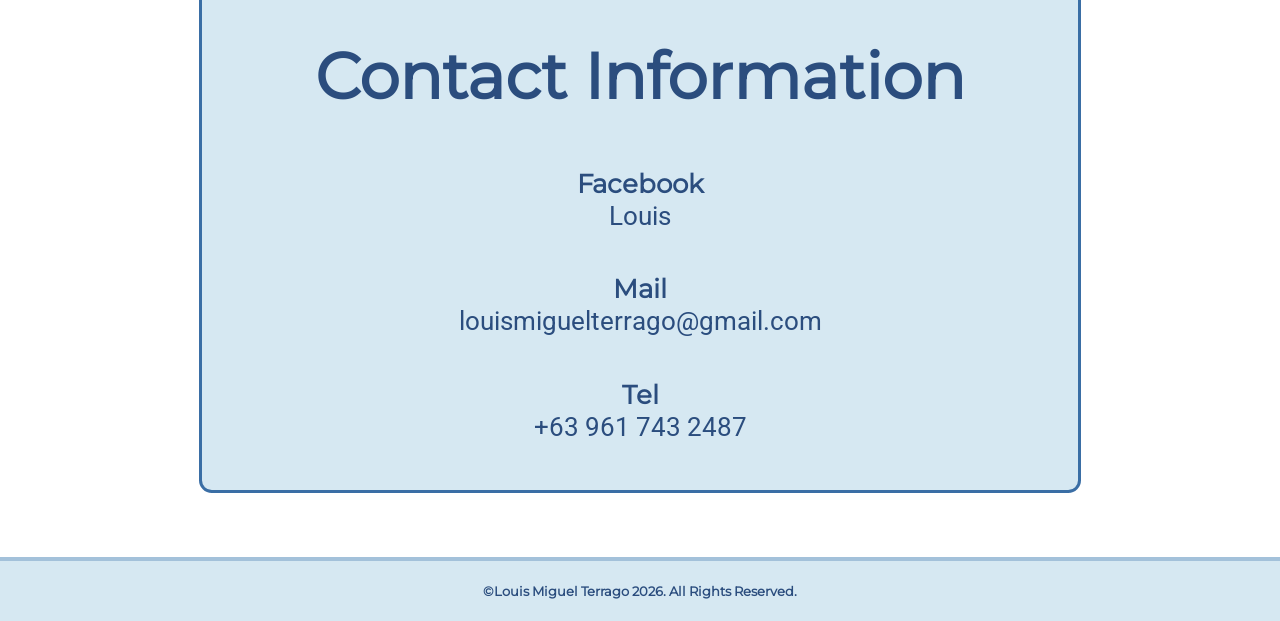
==== commit 10ea1f3d: "added some things" ====
--- a/about.html
+++ b/about.html
@@ -20,7 +20,7 @@
             <a href="index.html">Home</a>
             <a href="about.html">About</a>
             <a href="works.html">Works</a>
-            <a class="hireBtn" href="https://www.linkedin.com/in/louis-miguel-terrago-07b4b33a9/" target="_blank">Hire Me!</a>
+            <a class="hireBtn" href="#contactpage">Hire Me!</a>
         </nav>
     </header>
     <main>
@@ -51,6 +51,9 @@
                     <a href="images/Louis_CV.jpg" download target="_blank" class="download-btn">Download CV ⬇</a>
                     
                 </div>
+            </div>
+            <div class="demoreel">
+                <iframe src="https://www.youtube.com/embed/4zvdGliW8Ek?si=F3C8FO-SMtC6HImX" title="YouTube video player" frameborder="0" allow="accelerometer; autoplay; clipboard-write; encrypted-media; gyroscope; picture-in-picture; web-share" referrerpolicy="strict-origin-when-cross-origin" allowfullscreen></iframe>
             </div>
         </section>
         <section class="skills">
--- a/css/style.css
+++ b/css/style.css
@@ -412,6 +412,17 @@
 .download-btn:hover {
   color: var(--font-color);
   background-color: white;
+}
+
+.demoreel {
+  width: 80%;
+  margin: auto;
+  margin-top: 4rem;
+}
+
+iframe {
+  width: 100%;
+  height: 13rem;
 }
 
 .details-container {
@@ -553,6 +564,10 @@
 .slide:nth-child(4) { animation-delay: 9s; }
 .slide:nth-child(5) { animation-delay: 12s; }
 
+#contactpage {
+    scroll-margin-top: 5rem;
+}
+
 .contact-section {
   width: 100%;
   display: flex;
@@ -669,6 +684,16 @@
     width: 80%;
   }
 
+  .demoreel {
+    width: 50%;
+    margin: auto;
+    margin-top: 4rem;
+  }
+
+  iframe {
+    height: 30rem;
+  }
+
   .details-container {
     width: 80%;
     justify-self: center;
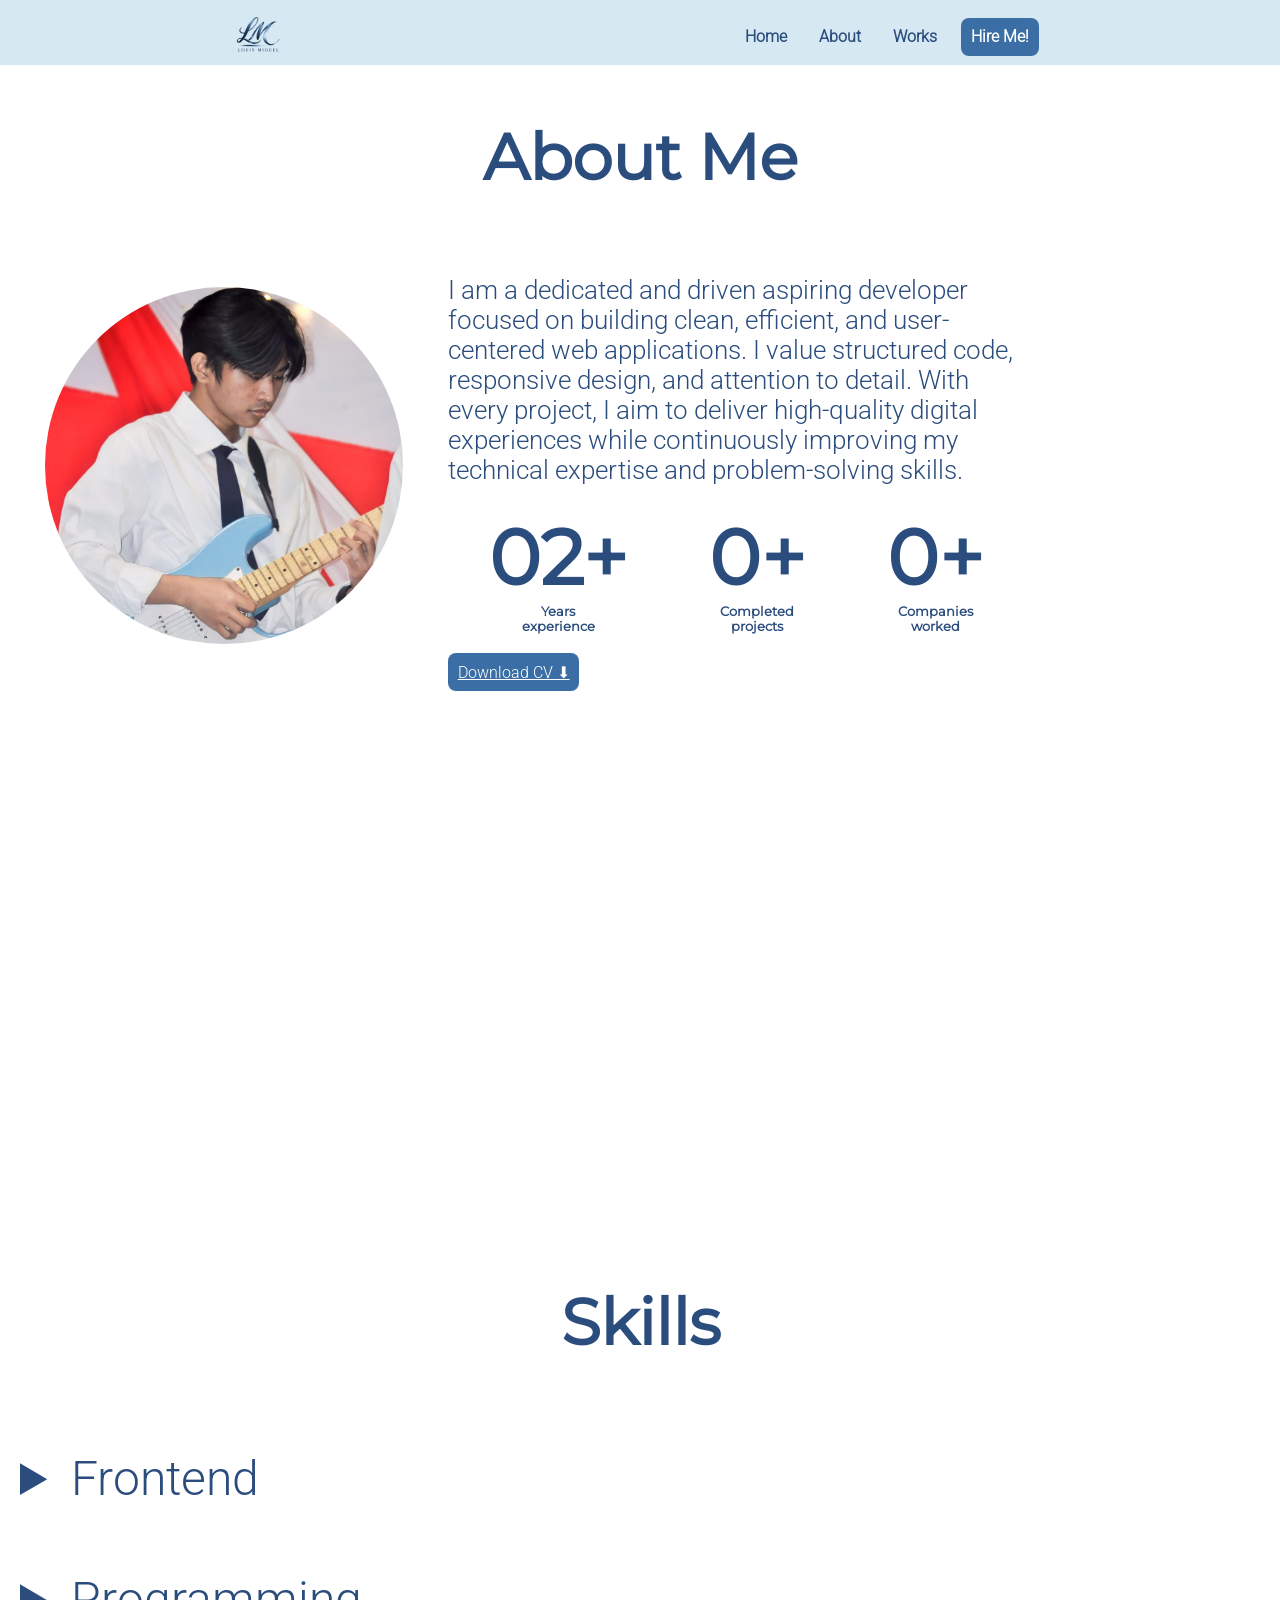
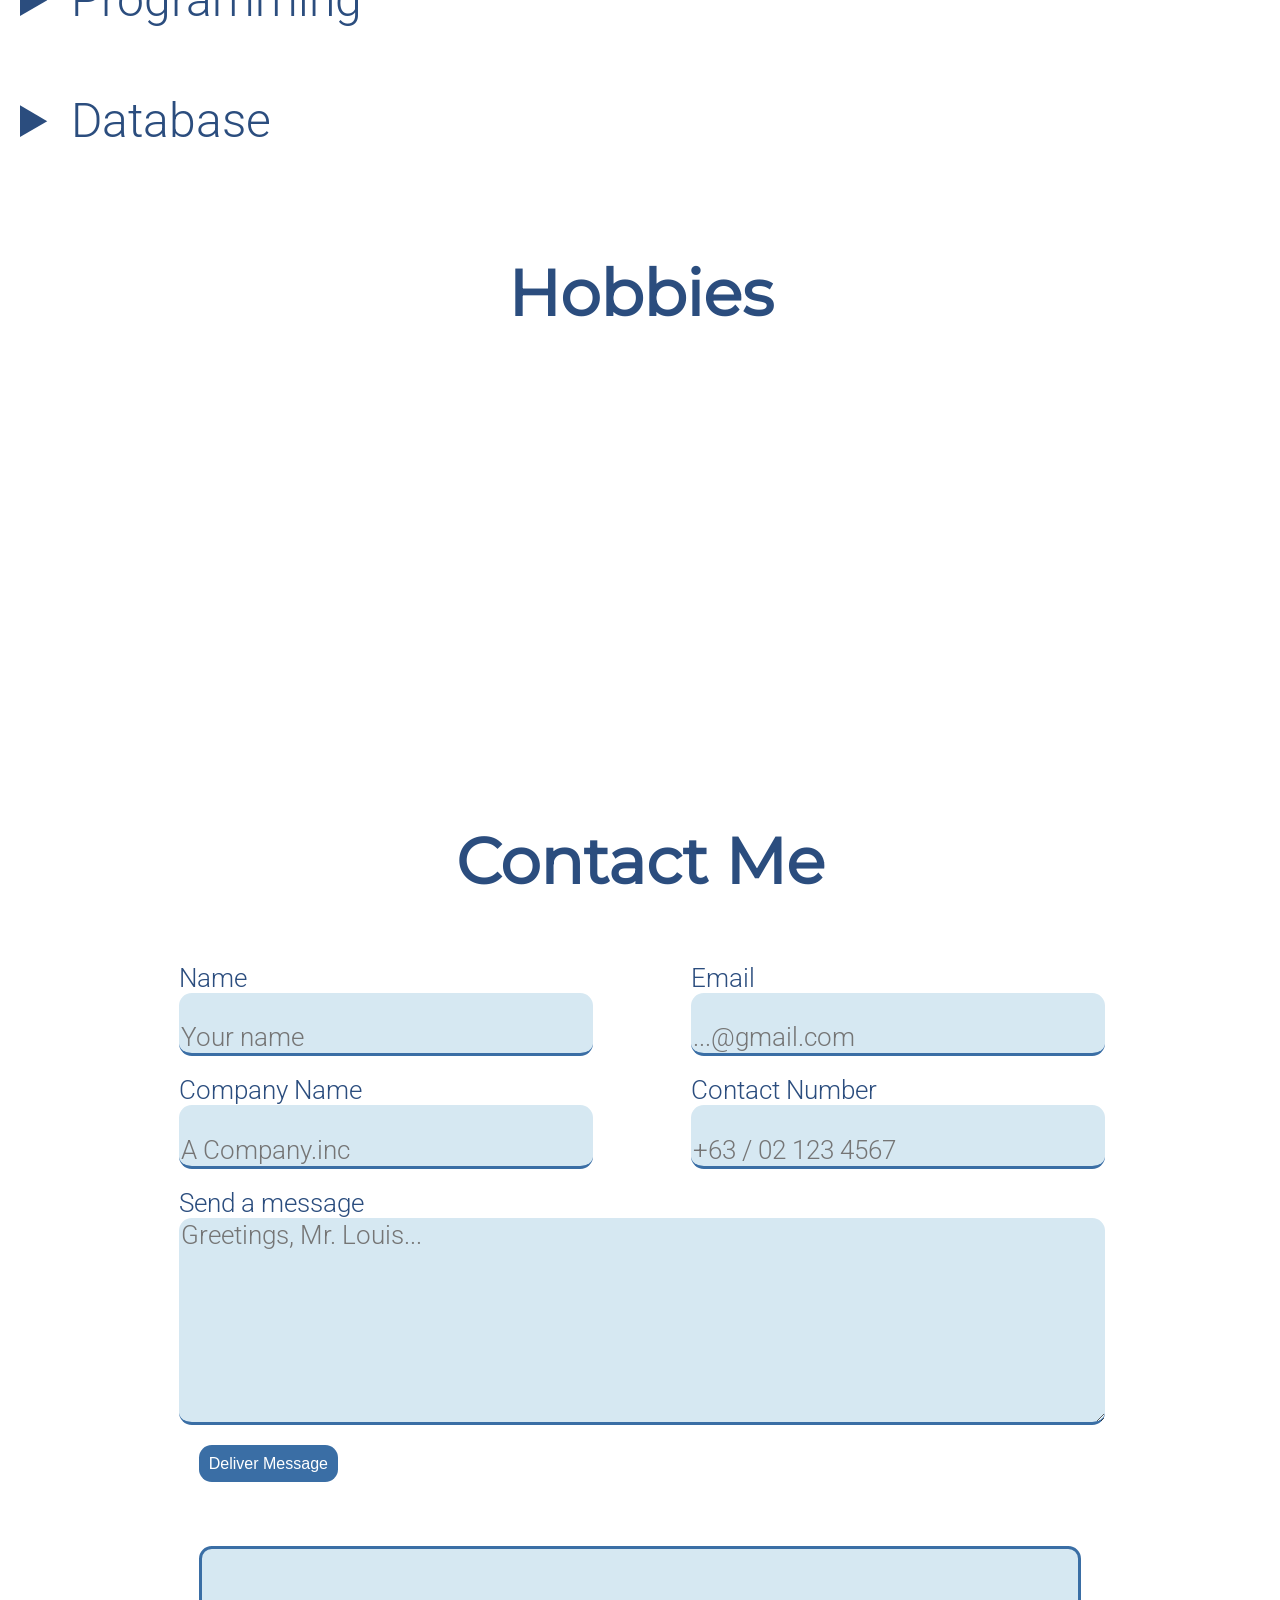
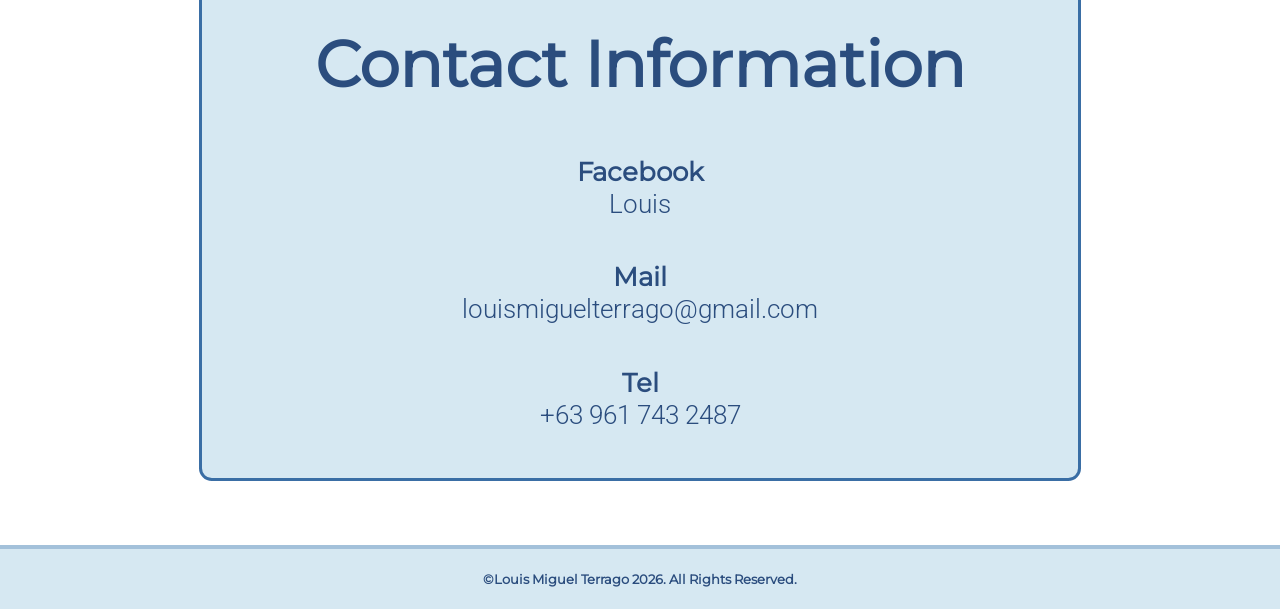
==== commit e146a770: "changed to clickable logo" ====
--- a/about.html
+++ b/about.html
@@ -9,9 +9,9 @@
 </head>
 <body>
     <header>
-        <div class="logo">
+        <a class="logo" href="index.html">
             <img src="images/favicon.png" alt="Louis Miguel">
-        </div>
+        </a>
         
         <input type="checkbox" id="burger">
         <label for="burger" class="burger"><img src="images/svg/menu-burger.svg"></label>
--- a/css/style.css
+++ b/css/style.css
@@ -15,7 +15,7 @@
 @font-face {
   font-family: "Roboto";
   src: url("../fonts/Roboto/Roboto-VariableFont_wdth\,wght.ttf") format('truetype');
-  font-weight: 400;
+  font-weight: 300;
   font-style: normal;
 }
 
@@ -155,14 +155,19 @@
   background: var(--btn-color);
   color: white;
   border-radius: 0.5rem;
-  border: var(--btn-color) 3px solid;
   margin: 0.5rem;
   transition: 0.5s ease;
 }
 
 .hireBtn:hover{
-  color: var(--font-color);
-  background-color: white;
+  color: white;
+  background-color: #193968;
+}
+
+.hireBtn:active {
+  background-color: #5978a5;
+  color: #193968;
+  transform: translateY(2px);
 }
 
 video {
@@ -229,14 +234,19 @@
   padding: 0.5rem;
   border-radius: 0.8rem;
   background-color: var(--btn-color);
-  border: var(--btn-color) 3px solid;
   text-decoration: none;
   transition: 0.5s ease;
 }
 
-.button:hover {
-  background-color: white;
-  color: var(--font-color);
+.button:hover{
+  color: white;
+  background-color: #193968;
+}
+
+.button:active {
+  background-color: #5978a5;
+  color: #193968;
+  transform: translateY(2px);
 }
 
 .hidebtn {
@@ -402,16 +412,22 @@
 }
 
 .download-btn {
-  border: var(--btn-color) 3px solid;
   background-color: var(--btn-color);
   color: white;
   padding: 0.6rem;
   border-radius: 0.5rem;
-}
-
-.download-btn:hover {
-  color: var(--font-color);
-  background-color: white;
+  transition: 0.5s ease;
+}
+
+.download-btn:hover{
+  color: white;
+  background-color: #193968;
+}
+
+.download-btn:active {
+  background-color: #5978a5;
+  color: #193968;
+  transform: translateY(2px);
 }
 
 .demoreel {
@@ -660,14 +676,22 @@
   background-color: var(--btn-color);
   color: white;
   border-radius: 0.8rem;
-  border: var(--btn-color) 0.2rem solid;
   font-size: 1rem;
-}
-
-.send-button:hover {
-  background-color: white;
-  color: var(--btn-color);
-}
+  transition: 0.5s ease;
+  border:none;
+}
+
+.send-button:hover{
+  color: white;
+  background-color: #193968;
+}
+
+.send-button:active {
+  background-color: #5978a5;
+  color: #193968;
+  transform: translateY(2px);
+}
+
 
 @media (min-width: 768px){
   .about-container {
@@ -774,6 +798,17 @@
   text-decoration: none;
 }
 
+.work-btn:hover{
+  color: white;
+  background-color: #193968;
+}
+
+.work-btn:active {
+  background-color: #5978a5;
+  color: #193968;
+  transform: translateY(2px);
+}
+
 .git-btn {
   font-size: var(--fs-p);
   display: flex;
@@ -784,14 +819,21 @@
   border-radius: 0.5rem;
   text-decoration: none;  
   margin: 3rem;
-  border: var(--btn-color) 3px solid;
   transition: 0.5s ease;
 }
 
-.git-btn:hover {
-  color: var(--font-color);
-  background-color: white;
-}
+.git-btn:hover{
+  color: white;
+  background-color: #193968;
+}
+
+.git-btn:active {
+  background-color: #5978a5;
+  color: #193968;
+  transform: translateY(2px);
+}
+
+
 
 @media (min-width: 768px){
   .work-container {
